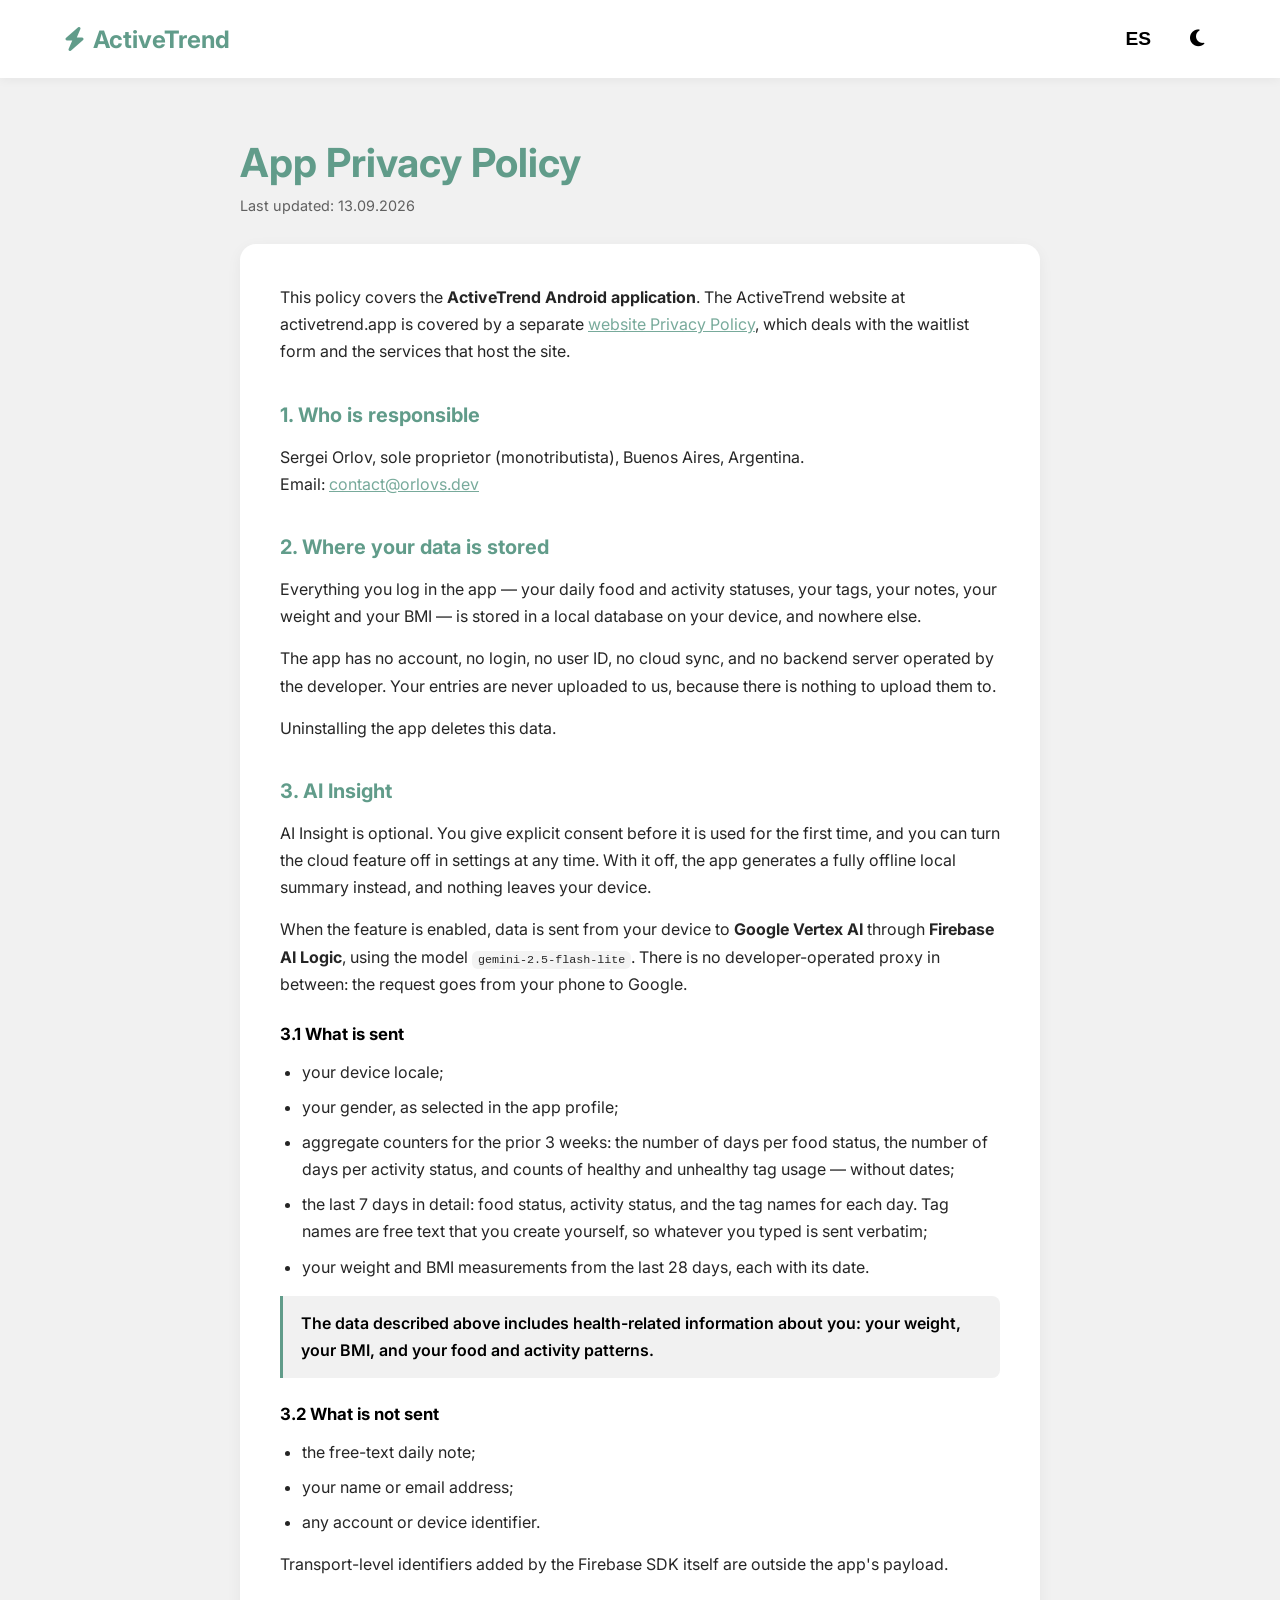
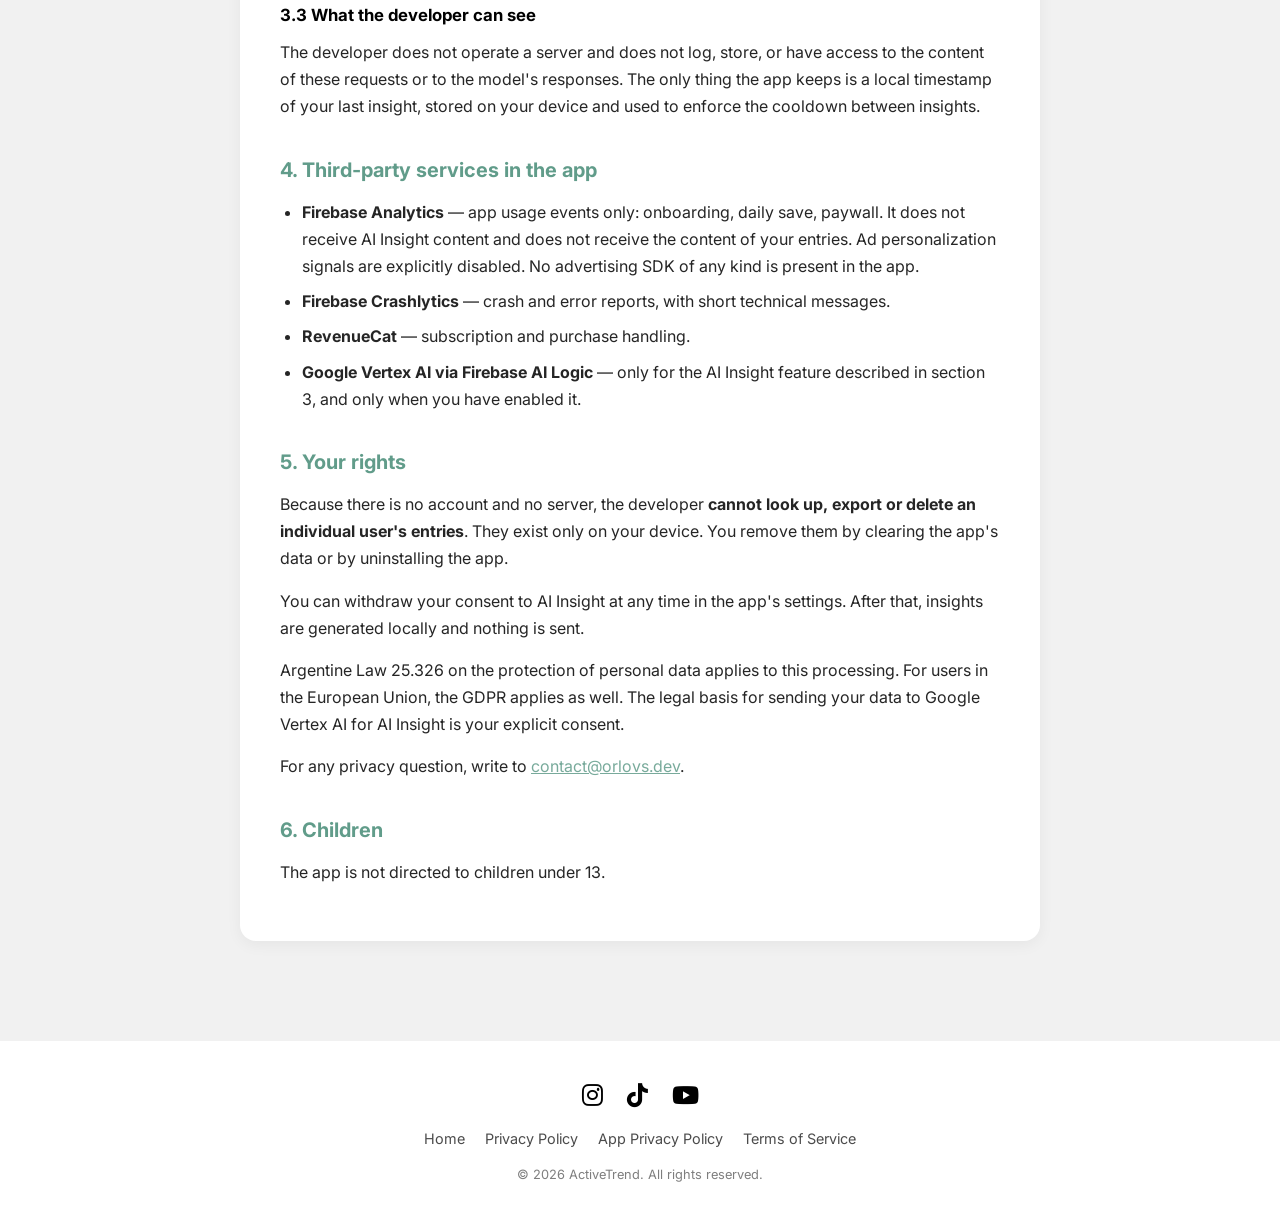
==== app-privacy/index.html @ 2fd5c39e "Add app-specific Privacy Policy for the Android app at /app-privacy/ Google Play requires the app's " ====
<!DOCTYPE html>
<html lang="en">
<head>
    <meta charset="UTF-8">
    <meta name="viewport" content="width=device-width, initial-scale=1.0">
    <title>App Privacy Policy — ActiveTrend</title>
    <meta name="description" content="Privacy policy for the ActiveTrend Android app: entries are stored only on your device, there is no account and no server, and exactly what the optional AI Insight feature sends to Google Vertex AI.">
    <meta name="robots" content="index, follow">
    <link rel="canonical" href="https://activetrend.app/app-privacy/">
    <link rel="icon" type="image/svg+xml" href="/favicon.svg">
    <link href="https://fonts.googleapis.com/css2?family=Inter:wght@300;400;600;700&display=swap" rel="stylesheet">
    <link rel="stylesheet" href="https://cdnjs.cloudflare.com/ajax/libs/font-awesome/6.4.0/css/all.min.css">
    <link rel="stylesheet" href="/style.css?v=1.3">
</head>
<body>

    <header>
        <a href="/" class="logo">
            <i class="fa-solid fa-bolt"></i> ActiveTrend
        </a>
        <div class="controls">
            <button type="button" id="langToggle" class="icon-btn">ES</button>
            <button type="button" id="themeToggle" class="icon-btn"><i class="fa-solid fa-moon"></i></button>
        </div>
    </header>

    <main class="legal-main">
        <section class="legal-header">
            <h1 data-i18n="app_privacy">App Privacy Policy</h1>
            <p class="legal-meta"><span data-i18n="last_updated">Last updated</span>: 13.09.2026</p>
        </section>

        <article class="legal-doc lang-block" data-lang="en">
            <p>This policy covers the <strong>ActiveTrend Android application</strong>. The ActiveTrend website at activetrend.app is covered by a separate <a href="/privacy/">website Privacy Policy</a>, which deals with the waitlist form and the services that host the site.</p>

            <h2>1. Who is responsible</h2>
            <p>Sergei Orlov, sole proprietor (monotributista), Buenos Aires, Argentina.<br>
            Email: <a href="mailto:contact@orlovs.dev">contact@orlovs.dev</a></p>

            <h2>2. Where your data is stored</h2>
            <p>Everything you log in the app — your daily food and activity statuses, your tags, your notes, your weight and your BMI — is stored in a local database on your device, and nowhere else.</p>
            <p>The app has no account, no login, no user ID, no cloud sync, and no backend server operated by the developer. Your entries are never uploaded to us, because there is nothing to upload them to.</p>
            <p>Uninstalling the app deletes this data.</p>

            <h2>3. AI Insight</h2>
            <p>AI Insight is optional. You give explicit consent before it is used for the first time, and you can turn the cloud feature off in settings at any time. With it off, the app generates a fully offline local summary instead, and nothing leaves your device.</p>
            <p>When the feature is enabled, data is sent from your device to <strong>Google Vertex AI</strong> through <strong>Firebase AI Logic</strong>, using the model <code>gemini-2.5-flash-lite</code>. There is no developer-operated proxy in between: the request goes from your phone to Google.</p>

            <h3>3.1 What is sent</h3>
            <ul>
                <li>your device locale;</li>
                <li>your gender, as selected in the app profile;</li>
                <li>aggregate counters for the prior 3 weeks: the number of days per food status, the number of days per activity status, and counts of healthy and unhealthy tag usage — without dates;</li>
                <li>the last 7 days in detail: food status, activity status, and the tag names for each day. Tag names are free text that you create yourself, so whatever you typed is sent verbatim;</li>
                <li>your weight and BMI measurements from the last 28 days, each with its date.</li>
            </ul>

            <p class="legal-callout">The data described above includes health-related information about you: your weight, your BMI, and your food and activity patterns.</p>

            <h3>3.2 What is not sent</h3>
            <ul>
                <li>the free-text daily note;</li>
                <li>your name or email address;</li>
                <li>any account or device identifier.</li>
            </ul>
            <p>Transport-level identifiers added by the Firebase SDK itself are outside the app's payload.</p>

            <h3>3.3 What the developer can see</h3>
            <p>The developer does not operate a server and does not log, store, or have access to the content of these requests or to the model's responses. The only thing the app keeps is a local timestamp of your last insight, stored on your device and used to enforce the cooldown between insights.</p>

            <h2>4. Third-party services in the app</h2>
            <ul>
                <li><strong>Firebase Analytics</strong> — app usage events only: onboarding, daily save, paywall. It does not receive AI Insight content and does not receive the content of your entries. Ad personalization signals are explicitly disabled. No advertising SDK of any kind is present in the app.</li>
                <li><strong>Firebase Crashlytics</strong> — crash and error reports, with short technical messages.</li>
                <li><strong>RevenueCat</strong> — subscription and purchase handling.</li>
                <li><strong>Google Vertex AI via Firebase AI Logic</strong> — only for the AI Insight feature described in section 3, and only when you have enabled it.</li>
            </ul>

            <h2>5. Your rights</h2>
            <p>Because there is no account and no server, the developer <strong>cannot look up, export or delete an individual user's entries</strong>. They exist only on your device. You remove them by clearing the app's data or by uninstalling the app.</p>
            <p>You can withdraw your consent to AI Insight at any time in the app's settings. After that, insights are generated locally and nothing is sent.</p>
            <p>Argentine Law 25.326 on the protection of personal data applies to this processing. For users in the European Union, the GDPR applies as well. The legal basis for sending your data to Google Vertex AI for AI Insight is your explicit consent.</p>
            <p>For any privacy question, write to <a href="mailto:contact@orlovs.dev">contact@orlovs.dev</a>.</p>

            <h2>6. Children</h2>
            <p>The app is not directed to children under 13.</p>
        </article>

        <article class="legal-doc lang-block" data-lang="es" hidden>
            <p>Esta política cubre la <strong>aplicación ActiveTrend para Android</strong>. El sitio web ActiveTrend en activetrend.app está cubierto por una <a href="/privacy/">Política de Privacidad del sitio</a> aparte, que trata el formulario de la lista de espera y los servicios que alojan el sitio.</p>

            <h2>1. Responsable</h2>
            <p>Sergei Orlov, emprendedor independiente (monotributista), Buenos Aires, Argentina.<br>
            Email: <a href="mailto:contact@orlovs.dev">contact@orlovs.dev</a></p>

            <h2>2. Dónde se guardan sus datos</h2>
            <p>Todo lo que registra en la app — sus estados diarios de comida y actividad, sus etiquetas, sus notas, su peso y su IMC — se guarda en una base de datos local en su dispositivo, y en ningún otro lugar.</p>
            <p>La app no tiene cuenta, ni inicio de sesión, ni identificador de usuario, ni sincronización en la nube, ni servidor propio operado por el desarrollador. Sus registros nunca se suben a nosotros, porque no hay adónde subirlos.</p>
            <p>Al desinstalar la app, estos datos se eliminan.</p>

            <h2>3. AI Insight</h2>
            <p>AI Insight es opcional. Usted da su consentimiento explícito antes del primer uso, y puede desactivar la función en la nube en los ajustes en cualquier momento. Con la función desactivada, la app genera en su lugar un resumen local completamente sin conexión, y nada sale de su dispositivo.</p>
            <p>Cuando la función está activada, los datos se envían desde su dispositivo a <strong>Google Vertex AI</strong> a través de <strong>Firebase AI Logic</strong>, usando el modelo <code>gemini-2.5-flash-lite</code>. No hay ningún proxy operado por el desarrollador en el medio: la solicitud va desde su teléfono a Google.</p>

            <h3>3.1 Qué se envía</h3>
            <ul>
                <li>la configuración regional (locale) de su dispositivo;</li>
                <li>su género, según lo seleccionado en el perfil de la app;</li>
                <li>contadores agregados de las 3 semanas anteriores: la cantidad de días por estado de comida, la cantidad de días por estado de actividad, y el conteo de uso de etiquetas saludables y no saludables — sin fechas;</li>
                <li>los últimos 7 días en detalle: estado de comida, estado de actividad y los nombres de las etiquetas de cada día. Los nombres de las etiquetas son texto libre que usted mismo crea, así que se envía literalmente lo que usted escribió;</li>
                <li>sus mediciones de peso e IMC de los últimos 28 días, cada una con su fecha.</li>
            </ul>

            <p class="legal-callout">Los datos descritos arriba incluyen información relacionada con su salud: su peso, su IMC y sus patrones de comida y actividad.</p>

            <h3>3.2 Qué no se envía</h3>
            <ul>
                <li>la nota diaria de texto libre;</li>
                <li>su nombre ni su correo electrónico;</li>
                <li>ningún identificador de cuenta ni de dispositivo.</li>
            </ul>
            <p>Los identificadores a nivel de transporte que agrega el propio SDK de Firebase quedan fuera del contenido que envía la app.</p>

            <h3>3.3 Qué puede ver el desarrollador</h3>
            <p>El desarrollador no opera ningún servidor y no registra, almacena ni tiene acceso al contenido de estas solicitudes ni a las respuestas del modelo. Lo único que conserva la app es una marca de tiempo local de su último insight, guardada en su dispositivo y usada para aplicar el tiempo de espera entre insights.</p>

            <h2>4. Servicios de terceros en la app</h2>
            <ul>
                <li><strong>Firebase Analytics</strong> — únicamente eventos de uso de la app: onboarding, guardado diario, paywall. No recibe el contenido de AI Insight ni el contenido de sus registros. Las señales de personalización publicitaria están explícitamente desactivadas. La app no incluye ningún SDK publicitario de ningún tipo.</li>
                <li><strong>Firebase Crashlytics</strong> — informes de fallos y errores, con mensajes técnicos breves.</li>
                <li><strong>RevenueCat</strong> — gestión de suscripciones y compras.</li>
                <li><strong>Google Vertex AI a través de Firebase AI Logic</strong> — solo para la función AI Insight descrita en la sección 3, y solo cuando usted la haya activado.</li>
            </ul>

            <h2>5. Sus derechos</h2>
            <p>Como no hay cuenta ni servidor, el desarrollador <strong>no puede consultar, exportar ni eliminar los registros de un usuario concreto</strong>. Existen únicamente en su dispositivo. Usted los elimina borrando los datos de la app o desinstalándola.</p>
            <p>Puede retirar su consentimiento a AI Insight en cualquier momento en los ajustes de la app. A partir de ese momento, los insights se generan localmente y no se envía nada.</p>
            <p>A este tratamiento se aplica la Ley 25.326 de Protección de los Datos Personales de Argentina. Para los usuarios de la Unión Europea, también se aplica el RGPD. La base legal para enviar sus datos a Google Vertex AI para AI Insight es su consentimiento explícito.</p>
            <p>Para cualquier consulta sobre privacidad, escriba a <a href="mailto:contact@orlovs.dev">contact@orlovs.dev</a>.</p>

            <h2>6. Menores</h2>
            <p>La app no está dirigida a menores de 13 años.</p>
        </article>
    </main>

    <footer>
        <div class="footer-content">
            <div class="social-links">
                <a href="https://www.instagram.com/sorlovfit/" target="_blank" aria-label="Instagram"><i class="fa-brands fa-instagram"></i></a>
                <a href="https://www.tiktok.com/@sorlovfit" target="_blank" aria-label="TikTok"><i class="fa-brands fa-tiktok"></i></a>
                <a href="https://www.youtube.com/@sorlovfit" target="_blank" aria-label="YouTube"><i class="fa-brands fa-youtube"></i></a>
            </div>
            <div class="policy-links">
                <a href="/" data-i18n="nav_home">Home</a>
                <a href="/privacy/" data-i18n="privacy_policy">Privacy Policy</a>
                <a href="/app-privacy/" data-i18n="app_privacy">App Privacy Policy</a>
                <a href="/terms/" data-i18n="terms">Terms of Service</a>
            </div>
            <p class="copyright">&copy; 2026 ActiveTrend. <span data-i18n="rights">All rights reserved.</span></p>
        </div>
    </footer>

    <script src="/script.js?v=1.3"></script>
</body>
</html>
---- style.css ----
/* Color Palette Variables */
:root {
    --bg-color: #F1F1F1;
    --surface-color: #FFFFFF;
    --primary-color: #619C8A;
    --primary-variant: #417766;
    --secondary-color: #9EBC7D;
    --on-bg-color: #000000;
    --on-surface-color: #000000;
    --on-primary-color: #FFFFFF;
    
    --extra: #F9C847;
    --accent-blue: #56B4E9;
    --accent-red: #D9534F;
    
    --border-radius: 16px;
    --transition-speed: 0.3s;

    --header-download-bg: #000000;
    --header-download-fg: #ffffff;
    --header-download-hover-bg: #2d2d2d;

    --story-card-bg: #1a1a1a;
    --story-quote-color: #eab308;
    --story-muted: rgba(245, 245, 245, 0.66);
    --story-text: #f3f4f6;
    --story-divider: rgba(255, 255, 255, 0.14);
    --story-x-color: #ef4444;
    --story-card-shadow: 0 24px 48px rgba(0, 0, 0, 0.12);
}

[data-theme="dark"] {
    --bg-color: #212121;
    --surface-color: #333333;
    --primary-color: #C7D9CA;
    --primary-variant: #A4C4B8;
    --secondary-color: #A9BD99;
    --on-bg-color: #FFFFFF;
    --on-surface-color: #FFFFFF;
    --on-primary-color: #000000;

    --header-download-bg: var(--primary-color);
    --header-download-fg: var(--on-primary-color);
    --header-download-hover-bg: var(--primary-variant);

    --story-card-bg: color-mix(in srgb, var(--surface-color) 94%, var(--primary-color));
    --story-quote-color: #fde047;
    --story-muted: rgba(255, 255, 255, 0.74);
    --story-text: #fafafa;
    --story-divider: rgba(199, 217, 202, 0.28);
    --story-x-color: #fca5a5;
    --story-card-shadow:
        0 20px 44px rgba(0, 0, 0, 0.4),
        0 0 0 1px rgba(199, 217, 202, 0.12);
}

* {
    margin: 0;
    padding: 0;
    box-sizing: border-box;
}

body {
    font-family: 'Inter', sans-serif;
    background-color: var(--bg-color);
    color: var(--on-bg-color);
    transition: background-color var(--transition-speed), color var(--transition-speed);
    display: flex;
    flex-direction: column;
    min-height: 100vh;
}

/* Header */
header {
    display: flex;
    justify-content: space-between;
    align-items: center;
    padding: 20px 5%;
    background-color: var(--surface-color);
    box-shadow: 0 2px 10px rgba(0,0,0,0.05);
    transition: background-color var(--transition-speed);
}

.logo {
    font-size: 1.5rem;
    font-weight: 700;
    color: var(--primary-color);
    display: flex;
    align-items: center;
    gap: 8px;
    text-decoration: none;
}

.controls {
    display: flex;
    gap: 15px;
}

.icon-btn {
    background: transparent;
    border: none;
    color: var(--on-surface-color);
    font-size: 1.2rem;
    cursor: pointer;
    font-weight: 600;
    transition: color 0.2s, background-color 0.2s;
    padding: 8px 12px;
    border-radius: 10px;
}

.icon-btn:hover {
    color: var(--primary-color);
    background-color: rgba(0, 0, 0, 0.06);
}

[data-theme="dark"] .icon-btn:hover {
    background-color: rgba(255, 255, 255, 0.08);
}

.header-download-btn {
    background-color: var(--header-download-bg);
    color: var(--header-download-fg);
    border: none;
    font-family: inherit;
    font-size: 0.95rem;
    font-weight: 600;
    cursor: pointer;
    padding: 8px 16px;
    border-radius: 10px;
    transition: background-color 0.2s, transform 0.1s;
    white-space: nowrap;
    display: inline-flex;
    align-items: center;
    justify-content: center;
    position: relative;
}

.header-download-btn:hover {
    background-color: var(--header-download-hover-bg);
}

.header-download-btn:active {
    transform: scale(0.98);
}

@media (max-width: 640px) {
    .header-download-btn {
        display: none;
    }
}

main {
    flex: 1;
    display: flex;
    flex-direction: column;
    align-items: center;
    padding: 40px 5%;
}

/* Hero Section */
.hero {
    display: flex;
    align-items: center;
    justify-content: space-between;
    max-width: 1100px;
    width: 100%;
    margin: 40px 0 80px 0;
    gap: 50px;
}

.hero-content {
    flex: 1;
    max-width: 600px;
    color: var(--on-bg-color);
}

.hero-headline {
    font-size: 3.5rem;
    margin-bottom: 20px;
    line-height: 1.15;
    font-weight: 700;
}

.hero-headline-line2 {
    display: inline-block;
    margin-top: 0.08em;
}

.hero-accent {
    color: var(--primary-color);
}

.hero-subtitle {
    font-size: 1.2rem;
    font-weight: 400;
    margin-bottom: 40px;
    line-height: 1.6;
    opacity: 0.85;
}

.hero .subscribe-form {
    margin-top: 0;
}

.hero-image {
    flex: 1;
    display: flex;
    justify-content: center;
}

.app-mockup {
    width: 100%;
    max-width: 280px;
    border-radius: 35px; /* Looks like a phone screen */
    box-shadow: 0 20px 40px rgba(0,0,0,0.2);
    border: 8px solid var(--surface-color);
    transition: border-color var(--transition-speed);
}

/* Form */
.subscribe-form {
    display: flex;
    gap: 10px;
    flex-wrap: wrap;
}

.subscribe-form input {
    padding: 15px 25px;
    border-radius: 30px;
    border: 2px solid var(--surface-color);
    background-color: var(--surface-color);
    color: var(--on-surface-color);
    font-size: 1rem;
    flex: 1;
    min-width: 200px;
    outline: none;
    transition: border-color var(--transition-speed);
}

.subscribe-form input:focus {
    border-color: var(--primary-color);
}

.subscribe-form button {
    padding: 15px 30px;
    border-radius: 30px;
    border: none;
    background-color: var(--primary-color);
    color: var(--on-primary-color);
    font-size: 1rem;
    font-weight: 600;
    cursor: pointer;
    transition: background-color 0.2s, transform 0.1s;
}

.subscribe-form button:hover {
    background-color: var(--primary-variant);
}

.subscribe-form button:active {
    transform: scale(0.98);
}

/* Story / pain-points card */
.story-card-section {
    width: 100%;
    max-width: 1100px;
    margin-bottom: 60px;
}

.story-card {
    font-family: 'Inter', sans-serif;
    background-color: var(--story-card-bg);
    color: var(--story-text);
    border-radius: 28px;
    padding: 48px 52px;
    box-shadow: var(--story-card-shadow);
    display: grid;
    grid-template-columns: minmax(0, 1.05fr) minmax(0, 1fr);
    gap: clamp(36px, 5vw, 64px);
    align-items: start;
    transition: background-color var(--transition-speed), box-shadow var(--transition-speed);
}

.story-quote {
    margin: 0;
    padding: 0;
    border: none;
    font-size: clamp(1.45rem, 3.2vw, 1.85rem);
    font-weight: 400;
    font-style: italic;
    line-height: 1.35;
    color: var(--story-quote-color);
    margin-bottom: 1rem;
}

.story-subline {
    font-size: 1.05rem;
    line-height: 1.55;
    color: var(--story-muted);
    margin-bottom: 1.75rem;
    font-weight: 400;
}

.story-divider {
    border: none;
    border-top: 1px solid var(--story-divider);
    margin: 0 0 1.75rem 0;
}

.story-body {
    font-size: 1.05rem;
    line-height: 1.65;
    color: var(--story-text);
    margin-bottom: 1.35rem;
    font-weight: 400;
}

.story-signature {
    font-size: 1rem;
    line-height: 1.55;
    color: var(--story-text);
}

.story-sig-name {
    font-weight: 700;
}

.story-pain-list {
    list-style: none;
    margin: 0;
    padding: 0;
    display: flex;
    flex-direction: column;
    gap: 1.25rem;
}

.story-pain-list li {
    display: flex;
    align-items: flex-start;
    gap: 12px;
    font-size: 1.02rem;
    line-height: 1.55;
    color: var(--story-text);
    font-weight: 400;
}

.story-pain-x {
    flex-shrink: 0;
    margin-top: 0.25em;
    color: var(--story-x-color);
    font-size: 0.95rem;
}

@media (max-width: 800px) {
    .story-card {
        grid-template-columns: 1fr;
        padding: 36px 28px;
        gap: 32px;
    }

    .story-pain-list {
        padding-top: 4px;
    }
}

/* How it works */
.how-it-works {
    width: 100%;
    max-width: 1100px;
    margin-bottom: 60px;
    text-align: center;
}

.how-it-works-eyebrow {
    text-transform: uppercase;
    letter-spacing: 0.14em;
    font-size: 0.75rem;
    font-weight: 700;
    color: var(--primary-color);
    margin: 0 0 12px 0;
}

.how-it-works-title {
    font-size: clamp(1.5rem, 4vw, 2.1rem);
    font-weight: 700;
    color: var(--on-bg-color);
    line-height: 1.25;
    margin: 0 auto 40px auto;
    max-width: 36rem;
}

.how-it-works-grid {
    display: grid;
    grid-template-columns: repeat(3, 1fr);
    gap: 30px;
    align-items: stretch;
}

/* Padding / rhythm aligned with .feature-card (25px, tight text–media gap) */
.how-card {
    background-color: var(--surface-color);
    border-radius: var(--border-radius);
    padding: 25px;
    box-shadow: 0 4px 15px rgba(0, 0, 0, 0.05);
    transition: background-color var(--transition-speed), box-shadow var(--transition-speed);
    display: flex;
    flex-direction: column;
    min-height: 100%;
    text-align: center;
}

.how-card-step {
    display: inline-flex;
    align-items: center;
    justify-content: center;
    width: 32px;
    height: 32px;
    border-radius: 10px;
    background-color: var(--primary-color);
    color: var(--on-primary-color);
    font-size: 0.9rem;
    font-weight: 700;
    margin-bottom: 22px;
}

.how-card-heading {
    font-size: 1.2rem;
    font-weight: 700;
    color: var(--on-surface-color);
    margin: 0 0 8px 0;
    line-height: 1.3;
}

.how-card-desc {
    font-size: 0.98rem;
    line-height: 1.5;
    color: var(--on-surface-color);
    opacity: 0.8;
    margin: 0 0 16px 0;
    flex-shrink: 0;
}

.how-card-visual {
    margin-top: auto;
    min-height: 240px;
    border-radius: 12px;
    background-color: var(--bg-color);
    padding: 8px;
    display: flex;
    align-items: center;
    justify-content: center;
    overflow: hidden;
}

.how-card-img {
    display: block;
    width: 100%;
    max-width: 100%;
    height: auto;
    max-height: 240px;
    object-fit: contain;
    border-radius: 10px;
}

.how-card-visual--insight {
    padding: 8px;
    align-items: stretch;
}

.ai-insight-preview {
    width: 100%;
    max-width: 320px;
    margin: 0 auto;
    flex: 1;
    display: flex;
    align-items: center;
    min-height: 220px;
}

.ai-insight-bubble {
    margin: 0;
    background: linear-gradient(165deg, #1c1c1c 0%, #0d0d0d 100%);
    color: rgba(255, 255, 255, 0.92);
    border-radius: 18px;
    padding: 14px 16px;
    font-size: 0.875rem;
    line-height: 1.5;
    box-shadow: inset 0 1px 0 rgba(255, 255, 255, 0.06);
    min-height: 120px;
    display: flex;
    align-items: center;
    width: 100%;
    box-sizing: border-box;
}

.ai-insight-bubble .ai-insight-sparkle {
    display: inline-block;
    margin-right: 6px;
    color: var(--primary-color);
    font-size: 0.95rem;
    vertical-align: -0.05em;
}

[data-theme="dark"] .ai-insight-bubble {
    background: linear-gradient(165deg, #2a2a2a 0%, #161616 100%);
    box-shadow: inset 0 1px 0 rgba(199, 217, 202, 0.08);
}

@media (max-width: 950px) {
    .how-it-works-grid {
        grid-template-columns: 1fr;
        max-width: 480px;
        margin: 0 auto;
    }

    .how-card-visual {
        min-height: 240px;
    }
}

/* Features Section */
.features {
    width: 100%;
    max-width: 1100px;
    margin-bottom: 60px;
}

.features h2 {
    text-align: center;
    margin-bottom: 40px;
    font-size: 2.2rem;
}

/* Обновленная сетка фичей */
.features-grid {
    display: grid;
    /* По умолчанию 1 колонка для мобилок */
    grid-template-columns: 1fr; 
    gap: 30px;
}

/* Планшеты: 2 колонки */
@media (min-width: 650px) {
    .features-grid {
        grid-template-columns: repeat(2, 1fr);
    }
    .more-features-cta {
        grid-column: 1 / -1;
    }
}

/* Десктопы: 3 колонки */
@media (min-width: 950px) {
    .features-grid {
        grid-template-columns: repeat(3, 1fr);
    }
    .more-features-cta {
        grid-column: 1 / -1;
    }
}

/* --- Стили для нового блока-призыва (CTA) --- */
.more-features-cta {
    background-color: var(--primary-color); /* Заливаем фирменным зеленым */
    color: var(--on-primary-color);
    padding: 40px;
    border-radius: var(--border-radius);
    display: flex;
    flex-direction: column;
    justify-content: center;
    align-items: center;
    text-align: center;
    box-shadow: 0 10px 30px rgba(0,0,0,0.1);
    transition: background-color var(--transition-speed);
}

.more-features-cta h3 {
    font-size: 2rem;
    margin-bottom: 15px;
}

.more-features-cta p {
    font-size: 1.1rem;
    margin-bottom: 25px;
    opacity: 0.9;
    line-height: 1.6;
    max-width: 450px;
}

.cta-scroll-btn {
    background-color: var(--surface-color);
    color: var(--primary-color);
    text-decoration: none;
    padding: 15px 30px;
    border-radius: 30px;
    font-size: 1rem;
    font-weight: 700;
    transition: transform 0.2s, background-color 0.2s;
    display: inline-block;
}

.cta-scroll-btn:hover {
    transform: translateY(-3px);
    background-color: var(--bg-color);
}

.feature-card {
    background-color: var(--surface-color);
    padding: 25px;
    border-radius: var(--border-radius);
    text-align: center;
    box-shadow: 0 4px 15px rgba(0,0,0,0.05);
    transition: transform 0.3s, background-color var(--transition-speed);
}

.feature-card:hover {
    transform: translateY(-5px);
}

.feature-img {
    width: 100%;
    aspect-ratio: 1 / 1;
    object-fit: cover;
    object-position: 50% 0%; /* Начинаем показывать картинку с самого верха */
    border-radius: 12px;
    margin-bottom: 20px;
    /* Запускаем бесконечную плавную анимацию на 12 секунд */
    animation: floatImage 12s ease-in-out infinite; 
}

/* Сама магия анимации (плавание вверх-вниз) */
@keyframes floatImage {
    0% {
        object-position: 50% 0%; /* Верхняя часть скрина */
    }
    50% {
        object-position: 50% 100%; /* Плавно доезжаем до самого низа */
    }
    100% {
        object-position: 50% 0%; /* Плавно возвращаемся наверх */
    }
}

/* Смена картинок при переключении темы */
.theme-image {
    transition: opacity 0.3s ease-in-out;
}

.feature-card h3 {
    margin-bottom: 15px;
    font-size: 1.3rem;
}

.feature-card p {
    opacity: 0.8;
    line-height: 1.5;
}

/* Feature cards with emoji “tag” instead of screenshot */
.feature-card--emoji {
    padding-top: 28px;
}

.feature-card-emoji {
    display: block;
    font-size: 2.25rem;
    line-height: 1;
    margin-bottom: 16px;
}

.feature-card--emoji .feature-card-emoji + h3 {
    margin-bottom: 12px;
}

/* Footer */
footer {
    background-color: var(--surface-color);
    padding: 40px 5%;
    text-align: center;
    transition: background-color var(--transition-speed);
}

.social-links {
    margin-bottom: 20px;
}

.social-links a {
    color: var(--on-surface-color);
    font-size: 1.5rem;
    margin: 0 10px;
    text-decoration: none;
    transition: color 0.2s;
}

.social-links a:hover {
    color: var(--primary-color);
}

.policy-links {
    margin-bottom: 20px;
    display: flex;
    justify-content: center;
    gap: 20px;
    flex-wrap: wrap;
}

.policy-links a {
    color: var(--on-surface-color);
    text-decoration: none;
    font-size: 0.9rem;
    opacity: 0.7;
}

.policy-links a:hover {
    opacity: 1;
    text-decoration: underline;
}

.copyright {
    font-size: 0.8rem;
    opacity: 0.5;
}

/* Animations */
.fade-in {
    animation: fadeIn 1s ease-in;
}

@keyframes fadeIn {
    from { opacity: 0; transform: translateY(20px); }
    to { opacity: 1; transform: translateY(0); }
}

/* Mobile Responsiveness */
@media (max-width: 800px) {
    .hero {
        flex-direction: column;
        text-align: center;
        gap: 30px;
    }
    
    .hero-headline { font-size: 2.5rem; }
    
    .subscribe-form { flex-direction: column; }
    .subscribe-form button { width: 100%; }
}

/* --- Стили для формы в нижнем блоке (CTA) --- */
.cta-form {
    margin-top: 10px;
    width: 100%;
    max-width: 550px; /* Ограничиваем ширину, чтобы форма не была гигантской */
}

/* Перекрашиваем кнопку, чтобы она выделялась на зеленом фоне */
.cta-form button {
    background-color: var(--surface-color);
    color: var(--primary-color);
}

.cta-form button:hover {
    background-color: var(--bg-color);
}

/* --- Стили для блока "Обо мне" --- */
.about-me {
    display: flex;
    align-items: center;
    gap: 40px;
    max-width: 1100px;
    width: 100%;
    margin-bottom: 80px;
    background-color: var(--surface-color);
    padding: 40px;
    border-radius: var(--border-radius);
    box-shadow: 0 4px 15px rgba(0,0,0,0.05);
    transition: background-color var(--transition-speed);
}

.about-image {
    flex: 1;
    max-width: 350px;
}

.about-image img {
    width: 100%;
    border-radius: 12px;
    object-fit: cover;
    box-shadow: 0 10px 20px rgba(0,0,0,0.1);
}

.about-content {
    flex: 1.5;
}

.about-content h2 {
    font-size: 2.2rem;
    margin-bottom: 20px;
    color: var(--primary-color);
}

.about-content p {
    font-size: 1.1rem;
    line-height: 1.6;
    margin-bottom: 15px;
    opacity: 0.8;
}

/* Мобильная адаптация для блока "Обо мне" */
@media (max-width: 800px) {
    .about-me {
        flex-direction: column;
        text-align: center;
        padding: 30px 20px;
    }
    
    .about-image {
        max-width: 100%;
    }
}

/* --- Стили для соцсетей в блоке "Обо мне" --- */
.about-socials {
    margin-top: 25px;
}

.about-socials p {
    font-size: 1rem;
    font-weight: 600;
    margin-bottom: 15px;
    color: var(--primary-color) !important;
    opacity: 1 !important;
}

.about-socials .social-icons {
    display: flex;
    gap: 15px;
}

.about-socials .social-icons a {
    color: var(--surface-color);
    background-color: var(--primary-color);
    width: 45px;
    height: 45px;
    display: flex;
    justify-content: center;
    align-items: center;
    border-radius: 50%;
    text-decoration: none;
    font-size: 1.3rem;
    transition: transform 0.2s, background-color 0.2s;
}

.about-socials .social-icons a:hover {
    transform: translateY(-3px);
    background-color: var(--primary-variant);
}

/* На мобилках выравниваем иконки по центру */
@media (max-width: 800px) {
    .about-socials .social-icons {
        justify-content: center;
    }
}

/* --- Мелкий текст-согласие под формой подписки --- */
.form-consent {
    flex-basis: 100%;
    margin-top: 4px;
    font-size: 0.8rem;
    line-height: 1.5;
    opacity: 0.7;
}

.form-consent a {
    color: inherit;
    text-decoration: underline;
}

.form-consent a:hover {
    opacity: 1;
    color: var(--primary-color);
}

/* Перебиваем .more-features-cta p — иначе согласие наследует крупный шрифт блока */
.cta-form .form-consent {
    font-size: 0.8rem;
    margin-bottom: 0;
    max-width: 450px;
    opacity: 0.85;
}

.features-privacy-note {
    margin: 30px auto 0 auto;
    max-width: 640px;
    text-align: center;
    font-size: 0.9rem;
    line-height: 1.6;
    opacity: 0.7;
}

.features-privacy-note a {
    color: var(--primary-color);
    font-weight: 600;
}

/* --- Юридические страницы (/privacy/, /terms/, /app-privacy/) --- */
.legal-main {
    align-items: center;
}

.legal-header {
    width: 100%;
    max-width: 800px;
    margin: 20px 0 30px 0;
}

.legal-header h1 {
    font-size: 2.5rem;
    color: var(--primary-color);
    margin-bottom: 10px;
}

.legal-meta {
    font-size: 0.9rem;
    opacity: 0.6;
}

.legal-doc {
    width: 100%;
    max-width: 800px;
    background-color: var(--surface-color);
    color: var(--on-surface-color);
    padding: 40px;
    border-radius: var(--border-radius);
    box-shadow: 0 4px 15px rgba(0,0,0,0.05);
    margin-bottom: 60px;
    line-height: 1.7;
    transition: background-color var(--transition-speed);
}

.legal-doc h2 {
    font-size: 1.25rem;
    margin: 32px 0 12px 0;
    color: var(--primary-color);
}

.legal-doc h2:first-child {
    margin-top: 0;
}

.legal-doc h3 {
    font-size: 1.05rem;
    margin: 22px 0 10px 0;
}

.legal-doc p {
    margin-bottom: 15px;
    opacity: 0.85;
}

.legal-doc ul {
    margin: 0 0 15px 0;
    padding-left: 22px;
    opacity: 0.85;
}

.legal-doc li {
    margin-bottom: 8px;
}

.legal-callout {
    border-left: 3px solid var(--primary-color);
    background-color: var(--bg-color);
    padding: 14px 18px;
    border-radius: 0 8px 8px 0;
    font-weight: 600;
    opacity: 1 !important;
}

.legal-doc a {
    color: var(--primary-color);
}

.legal-doc code {
    font-size: 0.9em;
    padding: 2px 6px;
    border-radius: 6px;
    background-color: var(--bg-color);
}

@media (max-width: 800px) {
    .legal-header h1 { font-size: 2rem; }
    .legal-doc { padding: 25px 20px; }
}
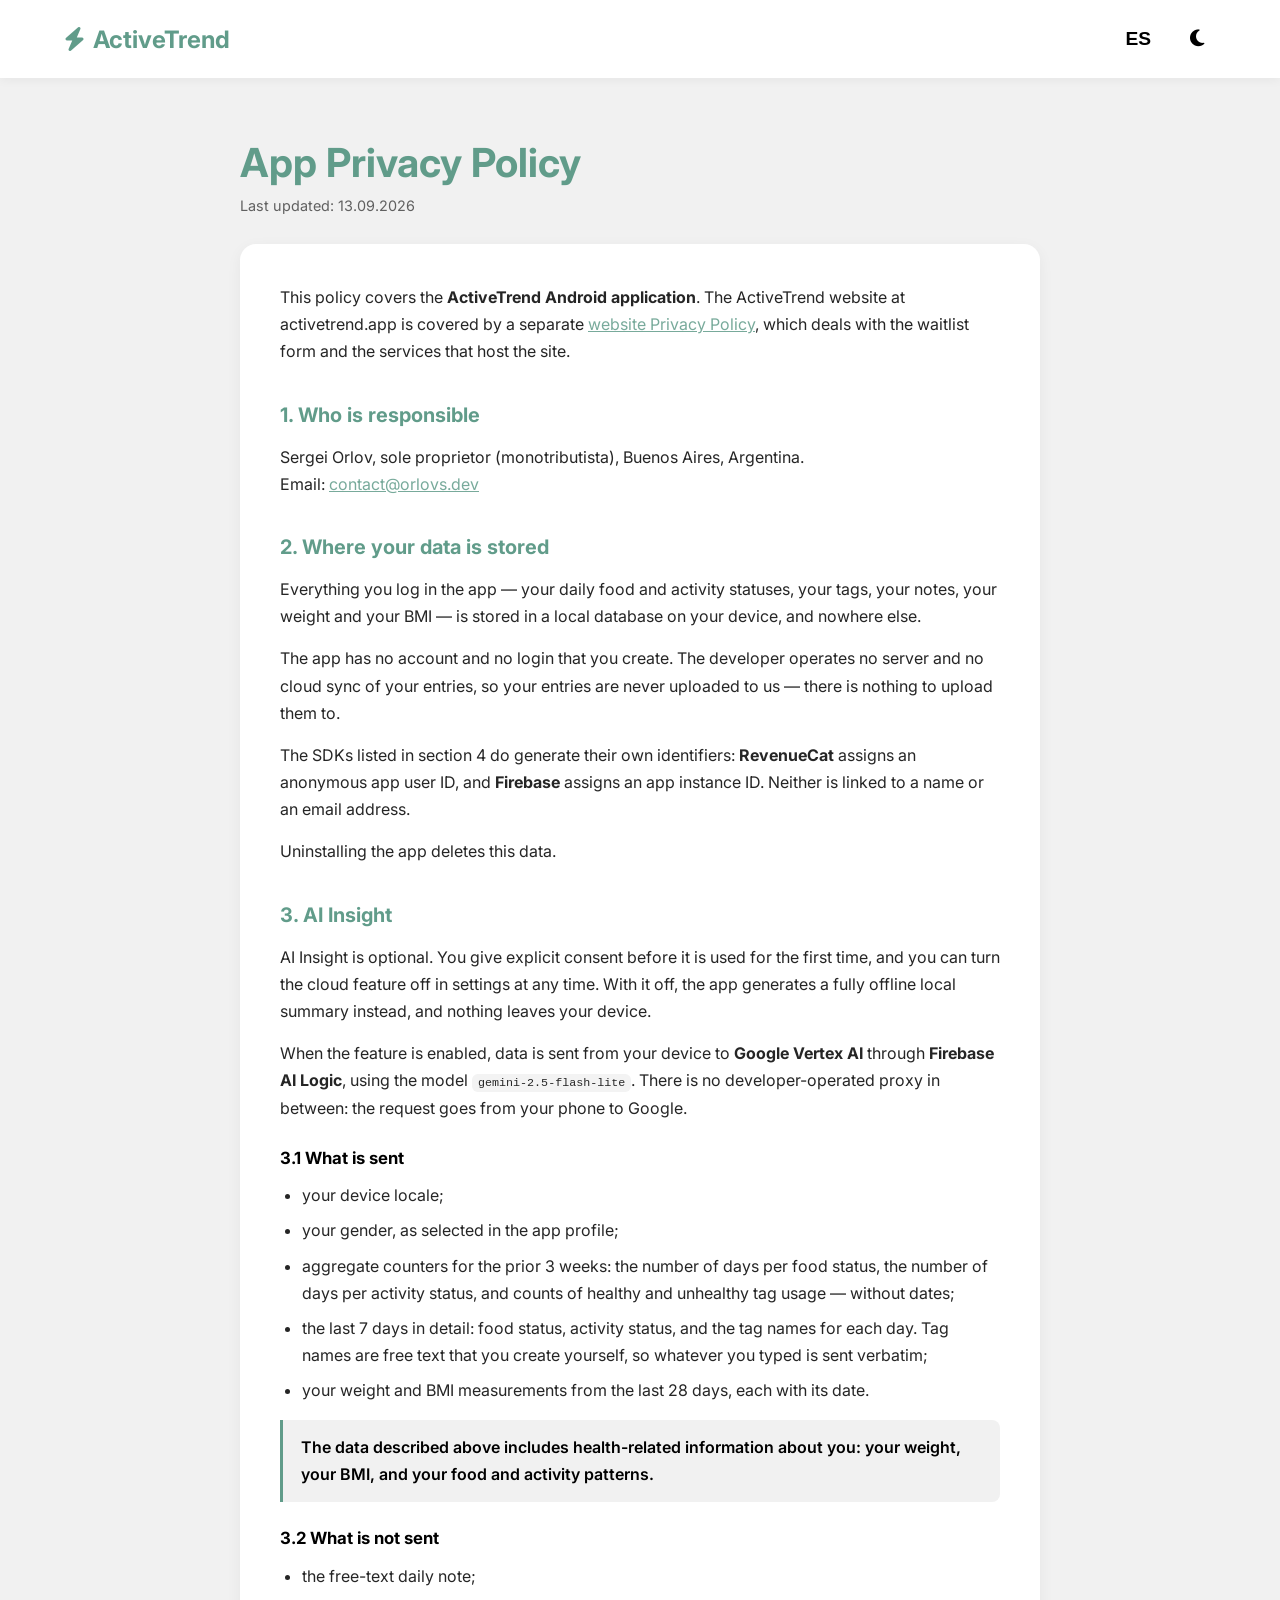
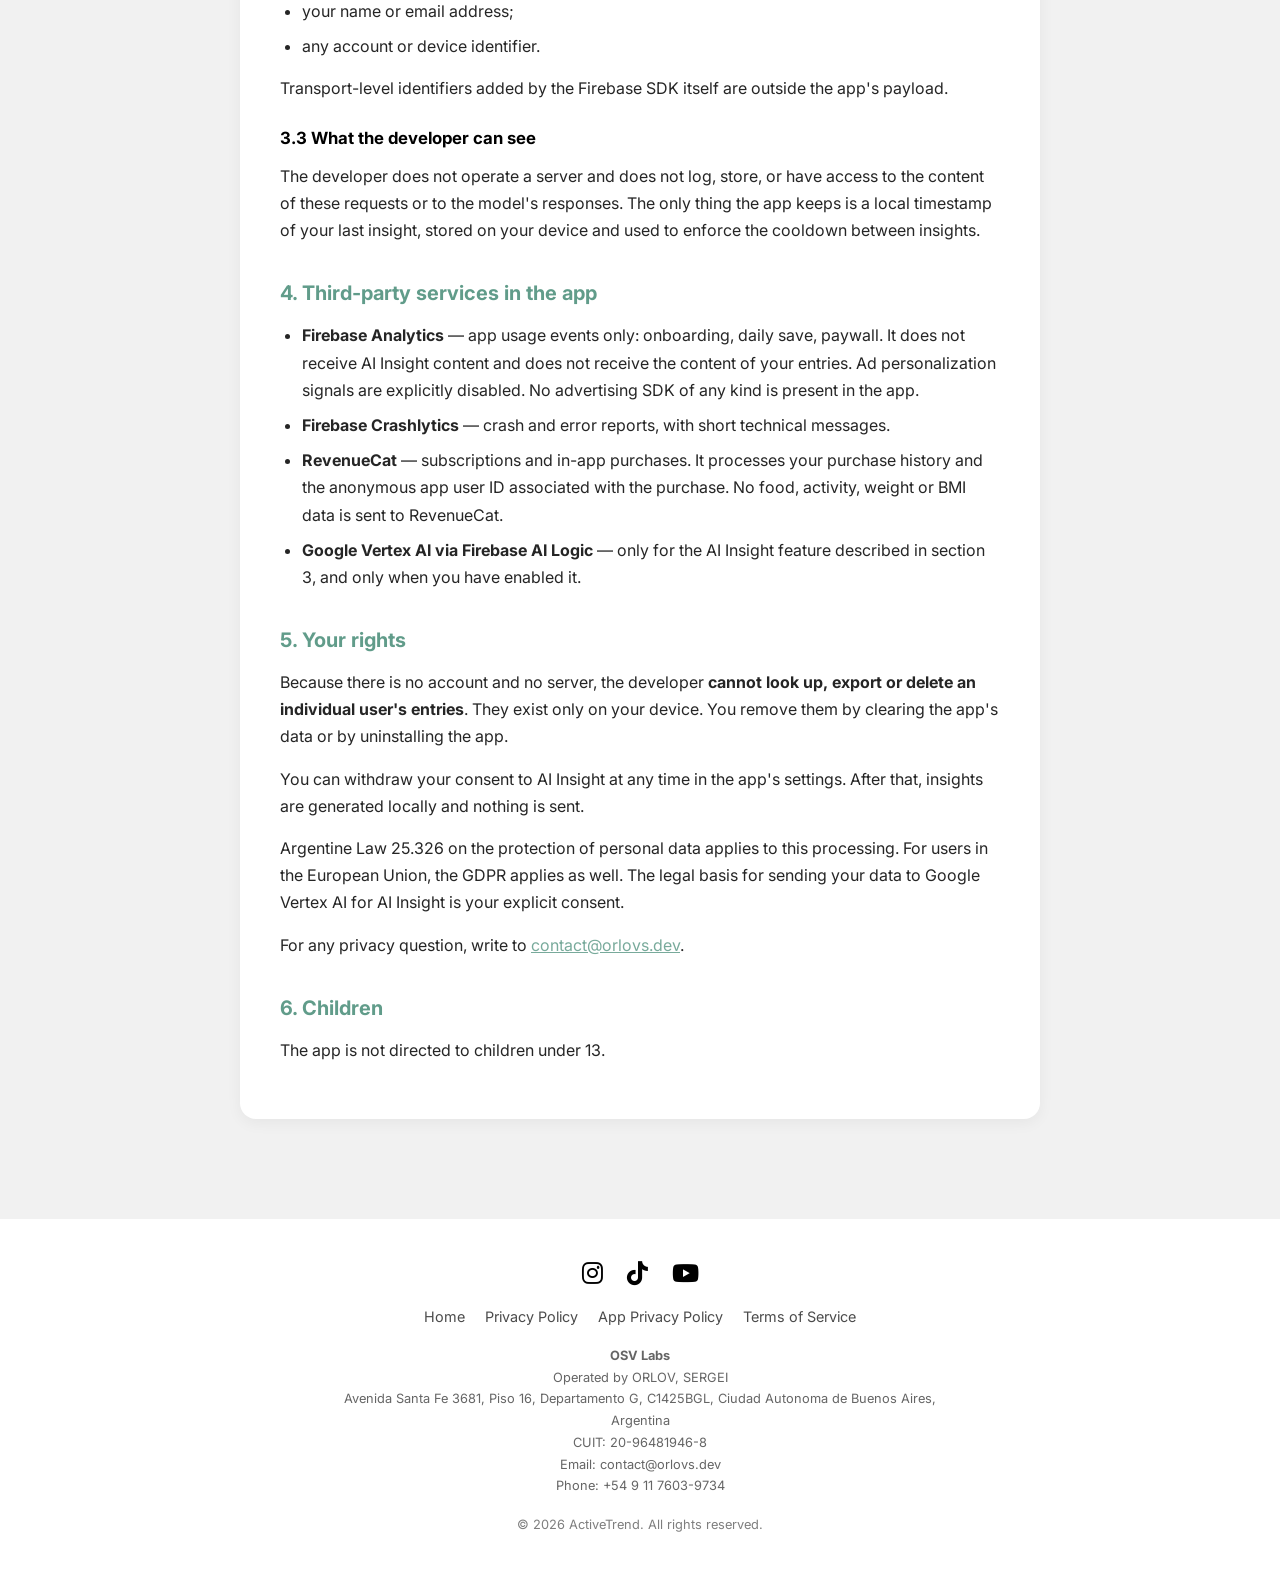
==== commit 6c84d7ac: "Add business details to footers and correct app identifier claims Business contact information exist" ====
--- a/app-privacy/index.html
+++ b/app-privacy/index.html
@@ -10,7 +10,7 @@
     <link rel="icon" type="image/svg+xml" href="/favicon.svg">
     <link href="https://fonts.googleapis.com/css2?family=Inter:wght@300;400;600;700&display=swap" rel="stylesheet">
     <link rel="stylesheet" href="https://cdnjs.cloudflare.com/ajax/libs/font-awesome/6.4.0/css/all.min.css">
-    <link rel="stylesheet" href="/style.css?v=1.3">
+    <link rel="stylesheet" href="/style.css?v=1.4">
 </head>
 <body>
 
@@ -35,11 +35,12 @@
 
             <h2>1. Who is responsible</h2>
             <p>Sergei Orlov, sole proprietor (monotributista), Buenos Aires, Argentina.<br>
-            Email: <a href="mailto:contact@orlovs.dev">contact@orlovs.dev</a></p>
+            Email: <!--email_off--><a href="mailto:contact@orlovs.dev">contact@orlovs.dev</a><!--/email_off--></p>
 
             <h2>2. Where your data is stored</h2>
             <p>Everything you log in the app — your daily food and activity statuses, your tags, your notes, your weight and your BMI — is stored in a local database on your device, and nowhere else.</p>
-            <p>The app has no account, no login, no user ID, no cloud sync, and no backend server operated by the developer. Your entries are never uploaded to us, because there is nothing to upload them to.</p>
+            <p>The app has no account and no login that you create. The developer operates no server and no cloud sync of your entries, so your entries are never uploaded to us — there is nothing to upload them to.</p>
+            <p>The SDKs listed in section 4 do generate their own identifiers: <strong>RevenueCat</strong> assigns an anonymous app user ID, and <strong>Firebase</strong> assigns an app instance ID. Neither is linked to a name or an email address.</p>
             <p>Uninstalling the app deletes this data.</p>
 
             <h2>3. AI Insight</h2>
@@ -72,7 +73,7 @@
             <ul>
                 <li><strong>Firebase Analytics</strong> — app usage events only: onboarding, daily save, paywall. It does not receive AI Insight content and does not receive the content of your entries. Ad personalization signals are explicitly disabled. No advertising SDK of any kind is present in the app.</li>
                 <li><strong>Firebase Crashlytics</strong> — crash and error reports, with short technical messages.</li>
-                <li><strong>RevenueCat</strong> — subscription and purchase handling.</li>
+                <li><strong>RevenueCat</strong> — subscriptions and in-app purchases. It processes your purchase history and the anonymous app user ID associated with the purchase. No food, activity, weight or BMI data is sent to RevenueCat.</li>
                 <li><strong>Google Vertex AI via Firebase AI Logic</strong> — only for the AI Insight feature described in section 3, and only when you have enabled it.</li>
             </ul>
 
@@ -80,7 +81,7 @@
             <p>Because there is no account and no server, the developer <strong>cannot look up, export or delete an individual user's entries</strong>. They exist only on your device. You remove them by clearing the app's data or by uninstalling the app.</p>
             <p>You can withdraw your consent to AI Insight at any time in the app's settings. After that, insights are generated locally and nothing is sent.</p>
             <p>Argentine Law 25.326 on the protection of personal data applies to this processing. For users in the European Union, the GDPR applies as well. The legal basis for sending your data to Google Vertex AI for AI Insight is your explicit consent.</p>
-            <p>For any privacy question, write to <a href="mailto:contact@orlovs.dev">contact@orlovs.dev</a>.</p>
+            <p>For any privacy question, write to <!--email_off--><a href="mailto:contact@orlovs.dev">contact@orlovs.dev</a><!--/email_off-->.</p>
 
             <h2>6. Children</h2>
             <p>The app is not directed to children under 13.</p>
@@ -91,11 +92,12 @@
 
             <h2>1. Responsable</h2>
             <p>Sergei Orlov, emprendedor independiente (monotributista), Buenos Aires, Argentina.<br>
-            Email: <a href="mailto:contact@orlovs.dev">contact@orlovs.dev</a></p>
+            Email: <!--email_off--><a href="mailto:contact@orlovs.dev">contact@orlovs.dev</a><!--/email_off--></p>
 
             <h2>2. Dónde se guardan sus datos</h2>
             <p>Todo lo que registra en la app — sus estados diarios de comida y actividad, sus etiquetas, sus notas, su peso y su IMC — se guarda en una base de datos local en su dispositivo, y en ningún otro lugar.</p>
-            <p>La app no tiene cuenta, ni inicio de sesión, ni identificador de usuario, ni sincronización en la nube, ni servidor propio operado por el desarrollador. Sus registros nunca se suben a nosotros, porque no hay adónde subirlos.</p>
+            <p>La app no tiene cuenta ni inicio de sesión que usted cree. El desarrollador no opera ningún servidor ni ninguna sincronización en la nube de sus registros, así que sus registros nunca se suben a nosotros: no hay adónde subirlos.</p>
+            <p>Los SDK enumerados en la sección 4 sí generan sus propios identificadores: <strong>RevenueCat</strong> asigna un ID de usuario anónimo de la app, y <strong>Firebase</strong> asigna un ID de instancia de la app. Ninguno está vinculado a un nombre ni a una dirección de correo electrónico.</p>
             <p>Al desinstalar la app, estos datos se eliminan.</p>
 
             <h2>3. AI Insight</h2>
@@ -128,7 +130,7 @@
             <ul>
                 <li><strong>Firebase Analytics</strong> — únicamente eventos de uso de la app: onboarding, guardado diario, paywall. No recibe el contenido de AI Insight ni el contenido de sus registros. Las señales de personalización publicitaria están explícitamente desactivadas. La app no incluye ningún SDK publicitario de ningún tipo.</li>
                 <li><strong>Firebase Crashlytics</strong> — informes de fallos y errores, con mensajes técnicos breves.</li>
-                <li><strong>RevenueCat</strong> — gestión de suscripciones y compras.</li>
+                <li><strong>RevenueCat</strong> — suscripciones y compras dentro de la app. Procesa su historial de compras y el ID de usuario anónimo de la app asociado a la compra. No se envía a RevenueCat ningún dato de comida, actividad, peso ni IMC.</li>
                 <li><strong>Google Vertex AI a través de Firebase AI Logic</strong> — solo para la función AI Insight descrita en la sección 3, y solo cuando usted la haya activado.</li>
             </ul>
 
@@ -136,7 +138,7 @@
             <p>Como no hay cuenta ni servidor, el desarrollador <strong>no puede consultar, exportar ni eliminar los registros de un usuario concreto</strong>. Existen únicamente en su dispositivo. Usted los elimina borrando los datos de la app o desinstalándola.</p>
             <p>Puede retirar su consentimiento a AI Insight en cualquier momento en los ajustes de la app. A partir de ese momento, los insights se generan localmente y no se envía nada.</p>
             <p>A este tratamiento se aplica la Ley 25.326 de Protección de los Datos Personales de Argentina. Para los usuarios de la Unión Europea, también se aplica el RGPD. La base legal para enviar sus datos a Google Vertex AI para AI Insight es su consentimiento explícito.</p>
-            <p>Para cualquier consulta sobre privacidad, escriba a <a href="mailto:contact@orlovs.dev">contact@orlovs.dev</a>.</p>
+            <p>Para cualquier consulta sobre privacidad, escriba a <!--email_off--><a href="mailto:contact@orlovs.dev">contact@orlovs.dev</a><!--/email_off-->.</p>
 
             <h2>6. Menores</h2>
             <p>La app no está dirigida a menores de 13 años.</p>
@@ -156,10 +158,18 @@
                 <a href="/app-privacy/" data-i18n="app_privacy">App Privacy Policy</a>
                 <a href="/terms/" data-i18n="terms">Terms of Service</a>
             </div>
+            <div class="legal-info">
+                <p class="legal-name">OSV Labs</p>
+                <p><span data-i18n="legal_operated">Operated by</span> ORLOV, SERGEI</p>
+                <p>Avenida Santa Fe 3681, Piso 16, Departamento G, C1425BGL, Ciudad Autonoma de Buenos Aires, Argentina</p>
+                <p>CUIT: 20-96481946-8</p>
+                <p><span data-i18n="legal_email">Email</span>: <!--email_off--><a href="mailto:contact@orlovs.dev">contact@orlovs.dev</a><!--/email_off--></p>
+                <p><span data-i18n="legal_phone">Phone</span>: <a href="tel:+5491176039734">+54 9 11 7603-9734</a></p>
+            </div>
             <p class="copyright">&copy; 2026 ActiveTrend. <span data-i18n="rights">All rights reserved.</span></p>
         </div>
     </footer>
 
-    <script src="/script.js?v=1.3"></script>
+    <script src="/script.js?v=1.4"></script>
 </body>
 </html>
--- a/style.css
+++ b/style.css
@@ -717,6 +717,29 @@
     text-decoration: underline;
 }
 
+.legal-info {
+    margin: 0 auto 20px auto;
+    max-width: 620px;
+    font-size: 0.8rem;
+    line-height: 1.7;
+    opacity: 0.6;
+}
+
+.legal-info .legal-name {
+    font-weight: 700;
+    opacity: 1;
+}
+
+.legal-info a {
+    color: inherit;
+    text-decoration: none;
+}
+
+.legal-info a:hover {
+    color: var(--primary-color);
+    text-decoration: underline;
+}
+
 .copyright {
     font-size: 0.8rem;
     opacity: 0.5;
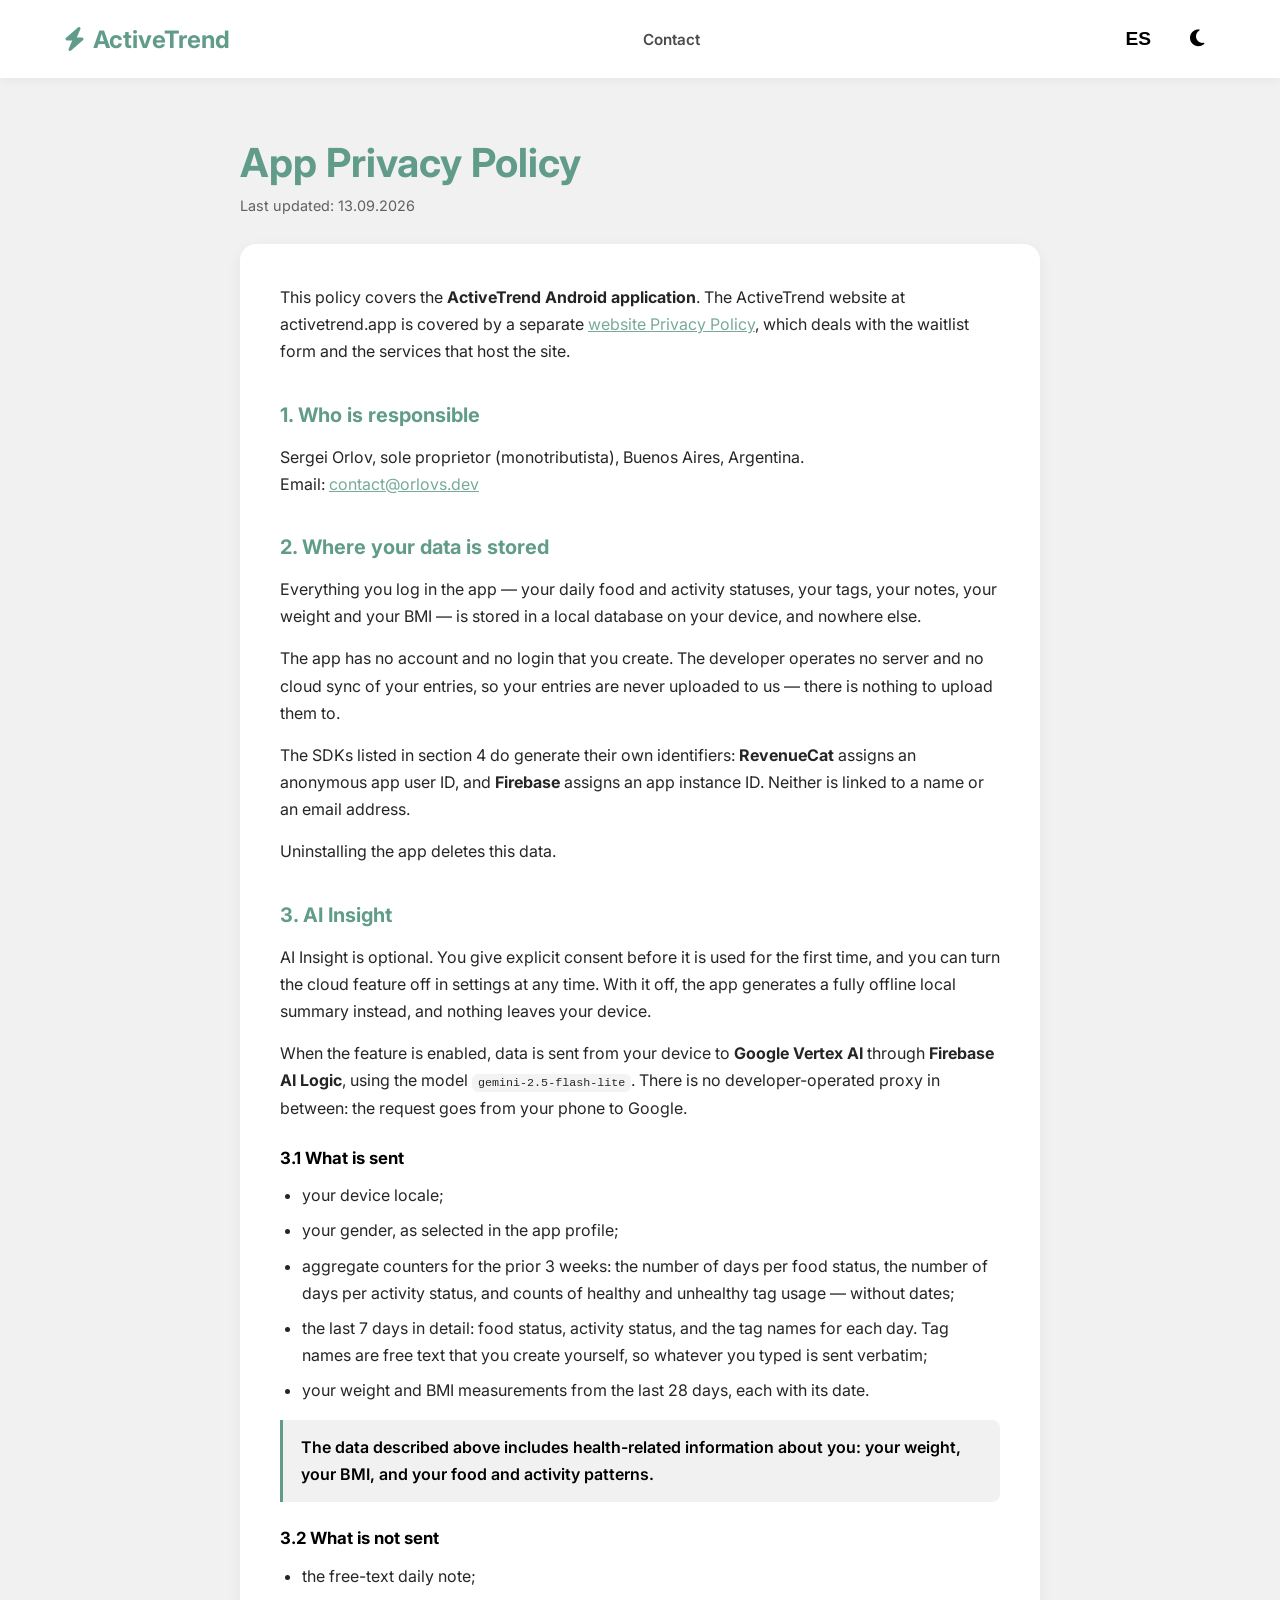
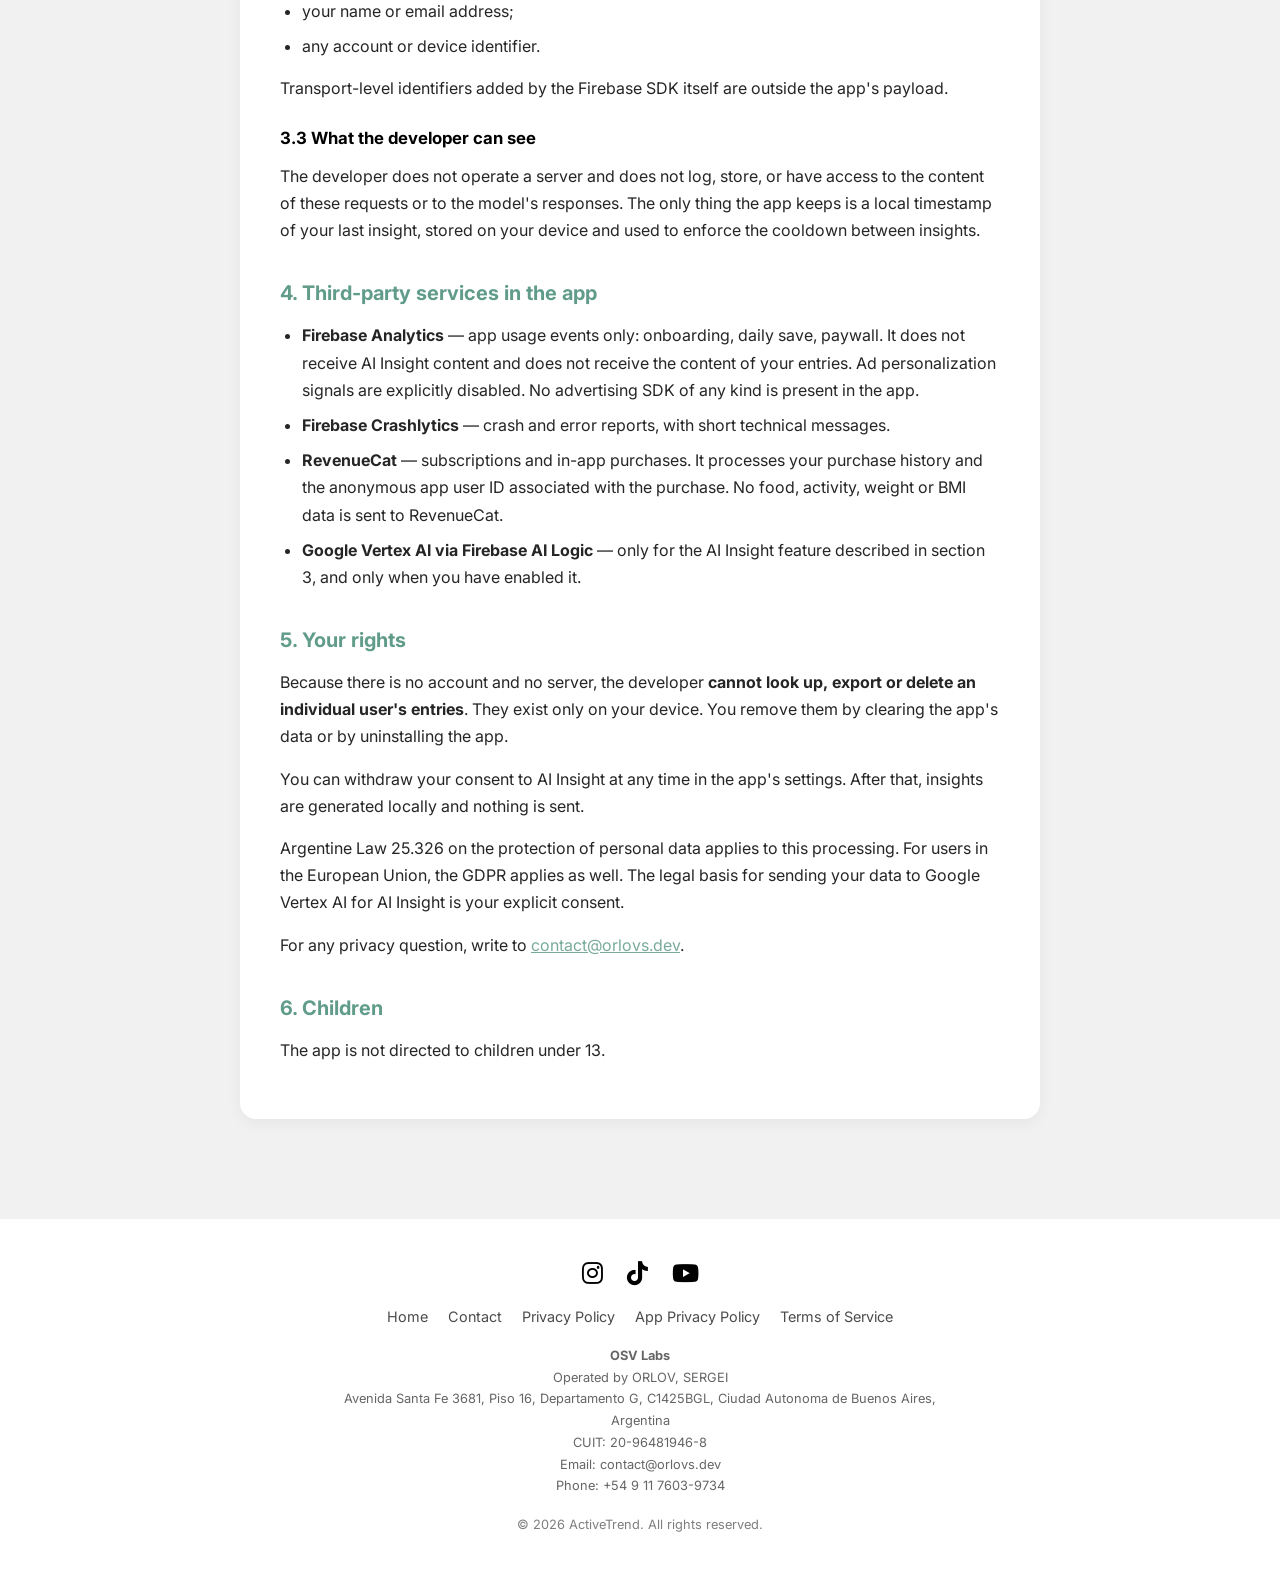
==== commit e8418010: "Add Contact & Support page mirroring the one on orlovs.dev activetrend.app had no contact route at a" ====
--- a/app-privacy/index.html
+++ b/app-privacy/index.html
@@ -10,7 +10,7 @@
     <link rel="icon" type="image/svg+xml" href="/favicon.svg">
     <link href="https://fonts.googleapis.com/css2?family=Inter:wght@300;400;600;700&display=swap" rel="stylesheet">
     <link rel="stylesheet" href="https://cdnjs.cloudflare.com/ajax/libs/font-awesome/6.4.0/css/all.min.css">
-    <link rel="stylesheet" href="/style.css?v=1.4">
+    <link rel="stylesheet" href="/style.css?v=1.5">
 </head>
 <body>
 
@@ -18,6 +18,9 @@
         <a href="/" class="logo">
             <i class="fa-solid fa-bolt"></i> ActiveTrend
         </a>
+        <nav class="nav-links">
+            <a href="/contact/" data-i18n="nav_contact">Contact</a>
+        </nav>
         <div class="controls">
             <button type="button" id="langToggle" class="icon-btn">ES</button>
             <button type="button" id="themeToggle" class="icon-btn"><i class="fa-solid fa-moon"></i></button>
@@ -154,6 +157,7 @@
             </div>
             <div class="policy-links">
                 <a href="/" data-i18n="nav_home">Home</a>
+                <a href="/contact/" data-i18n="nav_contact">Contact</a>
                 <a href="/privacy/" data-i18n="privacy_policy">Privacy Policy</a>
                 <a href="/app-privacy/" data-i18n="app_privacy">App Privacy Policy</a>
                 <a href="/terms/" data-i18n="terms">Terms of Service</a>
@@ -170,6 +174,6 @@
         </div>
     </footer>
 
-    <script src="/script.js?v=1.4"></script>
+    <script src="/script.js?v=1.5"></script>
 </body>
 </html>
--- a/style.css
+++ b/style.css
@@ -91,6 +91,30 @@
     text-decoration: none;
 }
 
+.nav-links {
+    display: flex;
+    gap: 20px;
+}
+
+.nav-links a {
+    color: var(--on-surface-color);
+    text-decoration: none;
+    font-size: 0.95rem;
+    font-weight: 600;
+    opacity: 0.7;
+    transition: opacity 0.2s, color 0.2s;
+}
+
+.nav-links a:hover {
+    opacity: 1;
+    color: var(--primary-color);
+}
+
+.nav-links a.active {
+    opacity: 1;
+    color: var(--primary-color);
+}
+
 .controls {
     display: flex;
     gap: 15px;
@@ -950,6 +974,104 @@
     opacity: 0.6;
 }
 
+.page-lead {
+    max-width: 60ch;
+    font-size: 1.05rem;
+    line-height: 1.6;
+    opacity: 0.8;
+}
+
+/* --- Страница контактов (/contact/) --- */
+.contact-section {
+    width: 100%;
+    max-width: 800px;
+    margin-bottom: 40px;
+}
+
+.contact-section-title {
+    font-size: 0.9rem;
+    font-weight: 700;
+    text-transform: uppercase;
+    letter-spacing: 1px;
+    color: var(--primary-color);
+    margin-bottom: 18px;
+}
+
+.contact-card,
+.reason-card,
+.contact-details-card {
+    background-color: var(--surface-color);
+    border-radius: var(--border-radius);
+    box-shadow: 0 4px 15px rgba(0,0,0,0.05);
+    padding: 30px;
+    transition: background-color var(--transition-speed);
+}
+
+.contact-card {
+    text-align: center;
+    padding: 40px 30px;
+}
+
+.contact-label {
+    font-size: 0.8rem;
+    font-weight: 700;
+    text-transform: uppercase;
+    letter-spacing: 1px;
+    opacity: 0.6;
+}
+
+.contact-email {
+    font-size: 1.6rem;
+    font-weight: 700;
+    margin: 10px 0;
+    word-break: break-word;
+}
+
+.contact-email a {
+    color: var(--primary-color);
+    text-decoration: none;
+}
+
+.contact-email a:hover {
+    text-decoration: underline;
+}
+
+.contact-note {
+    font-size: 0.9rem;
+    line-height: 1.6;
+    opacity: 0.7;
+}
+
+.reason-grid {
+    display: grid;
+    gap: 20px;
+}
+
+@media (min-width: 700px) {
+    .reason-grid {
+        grid-template-columns: repeat(3, 1fr);
+    }
+}
+
+.reason-card h3 {
+    font-size: 1.05rem;
+    margin-bottom: 10px;
+}
+
+.reason-card p {
+    font-size: 0.9rem;
+    line-height: 1.6;
+    opacity: 0.8;
+}
+
+.legal-info-block {
+    margin: 0;
+    max-width: none;
+    text-align: left;
+    font-size: 0.9rem;
+    opacity: 0.8;
+}
+
 .legal-doc {
     width: 100%;
     max-width: 800px;
